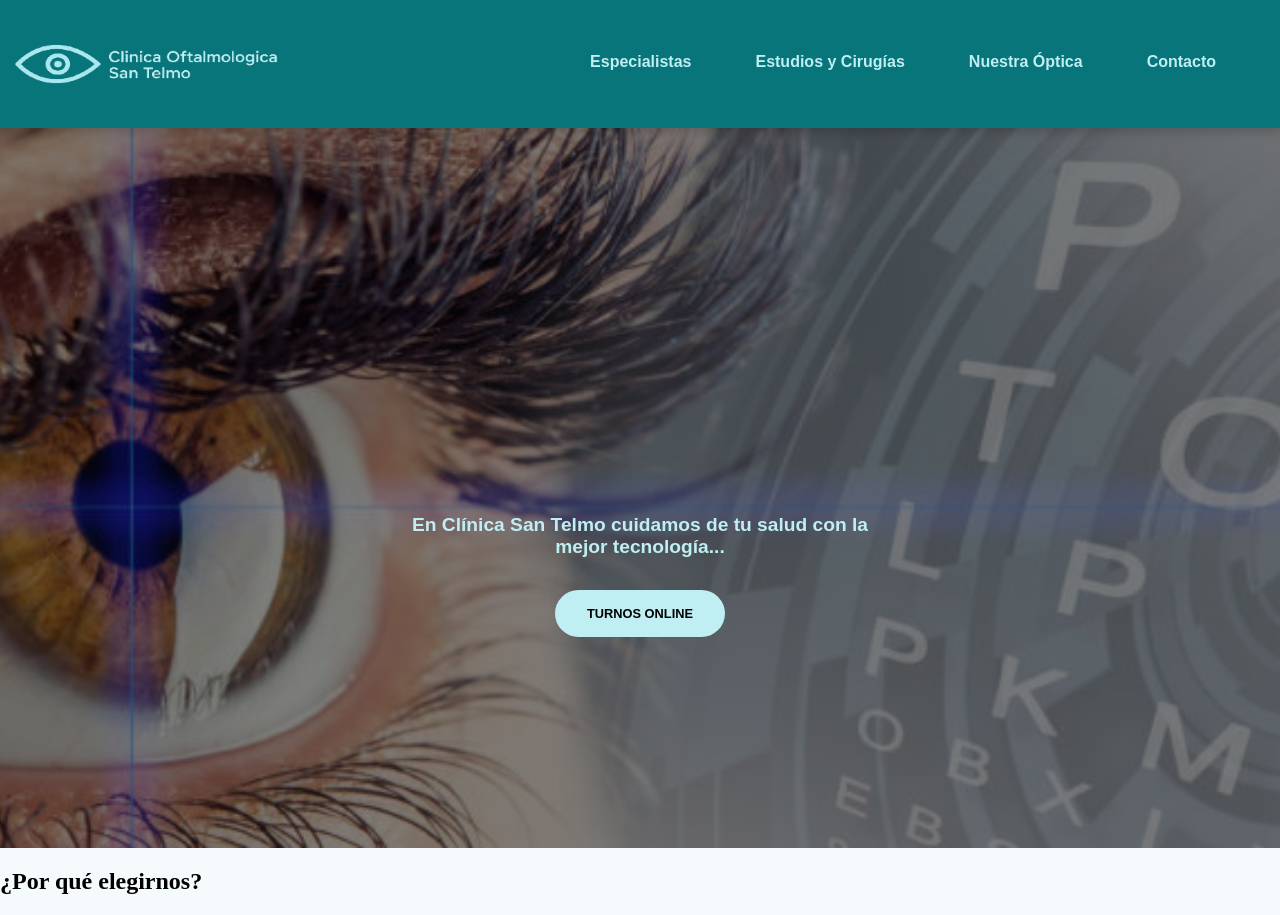
==== index.html @ a997f9de "primer commit" ====
<!DOCTYPE html>
<html lang="en">
<head>
    <meta charset="UTF-8">
    <meta name="viewport" content="width=device-width, initial-scale=1.0">
    <title>Clinica Oftalmologica</title>
    <link rel="stylesheet" href="style.css">
    <link rel="icon" href="ojo.png?v=2">
</head>
<body>
    <header>
        <img src="ojo1.png?v=2" alt="Logo" class="icono">
        <h1></h1>
        <nav id="menu">
            <span class="cerrar">✕</span>
            <a href="">Especialistas</a>
            <a href="">Estudios y Cirugías</a>
            <a href="">Nuestra Óptica</a>
            <a href="">Contacto</a>
        </nav>
        <div class="hamburguesa">
        ☰
        </div>
    </header>
    <main>
        <section class="hero">
        <div class="overlay">
        <h2>
                En Clínica San Telmo cuidamos de tu salud
                con la mejor tecnología...
            </h2>

            <a href="" class="btn-turnos">
                TURNOS ONLINE
            </a>
        </div>
        </section>
        <section id="elegirnos">
            <h2>¿Por qué elegirnos?</h2>
        </section>
    </main>
    <script src="script.js"></script>
</body>
</html>
---- style.css ----
body {
    background-color:rgb(245, 250, 252);
    margin: 0;
}

header {
    position: fixed;
    top: 0;
    right: 0;
    left: 0;
    background-color: #077579;
    color: rgb(245, 250, 252);
    display: flex;
    justify-content: space-between;
    height: 8rem;
    box-shadow: 0 5px 8px rgba(0, 0, 0, 0.15)
}

.icono {
    width: 18rem;
    height: auto;
}

nav {
    margin: 2.5rem;
    display: flex;
    gap: 1rem;
    height: 3rem;
}
nav a {
    text-decoration: none;
    color: #bfeef3;
    font-family: Verdana, Geneva, Tahoma, sans-serif;
    padding: 0.8rem 1.5rem;
    transition: .3s;
    font-weight: bold;
}
nav a:hover {
    background-color: #a0dce4;
    color: #077579;
    transform: scale(1.05);
}

.hamburguesa{
    display: none;
    font-size: 2rem;
    cursor: pointer;
    margin: 2rem 6rem;
}
.cerrar{
    display: none;
}
@media (max-width: 900px){

    nav{
        display: none;          /* <-- Faltaba esto */
        width: 250px;
        height: 100vh;
        flex-direction: column;
        position: fixed;
        margin: 0;
        box-sizing: border-box;              /* Para que quede debajo del header */
        right: 0;
        background-color: #077579;
        padding: 4rem 1rem 1rem 1rem;
        box-shadow: 0 0 10px rgba(0,0,0,0.2);
    }
    .cerrar{
        display: block;
        position: absolute;
        top: 1rem;
        right: 1rem;
        font-size: 1.5rem;
        color: white;
        cursor: pointer;
    }

    nav.activo{
        display: flex;
    }

    .hamburguesa{
        display: block;
    }

}

body {
    margin: 0;
    padding-top: 8rem;

}

.hero{
    width: 100%;
    min-height: 80vh;
    background:
        linear-gradient(
            rgba(0,0,0,.5),
            rgba(0,0,0,.5)
        ),
        url("fondo.jpg");
    background-size: cover;
    background-position: center;
    display: flex;
    justify-content: center;
    align-items: center;
}

.hero img {
    filter: brightness(20%);
}

.overlay{
    width: 80%;
    max-width: 500px;
    margin-top: 10rem;
    font-family: Verdana, Geneva, Tahoma, sans-serif;
    font-size: .8rem;
    color: #bfeef3;
    padding: 2rem;
    border-radius: 15px;
    text-align: center;
}

.overlay h2{
    margin-bottom: 2rem;
}

.btn-turnos{
    display: inline-block;

    text-decoration: none;
    color: black;
    background-color: rgb(191, 238, 243);

    padding: 1rem 2rem;
    border-radius: 30px;

    font-weight: bold;

    transition: .3s;
}

.btn-turnos:hover{
    background-color: rgb(160,220,228);
    transform: scale(1.05);
}
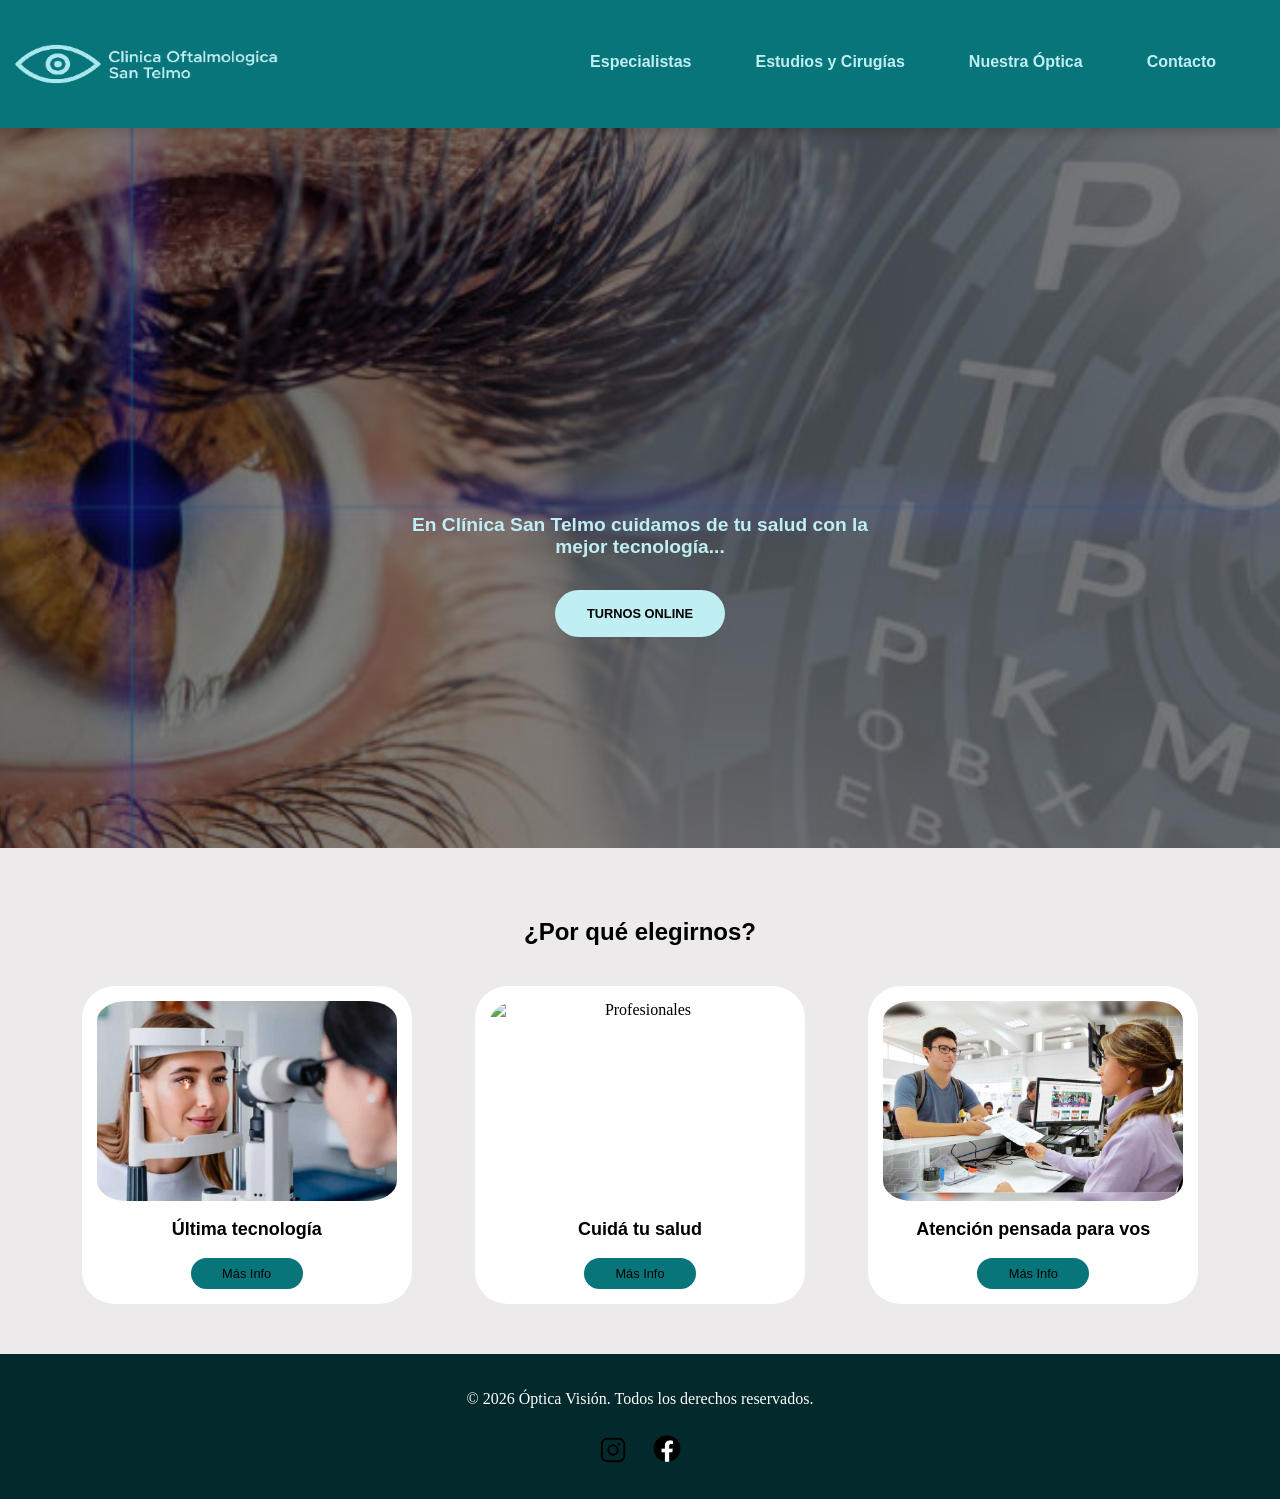
==== commit 73e9474f: "cards y footer" ====
--- a/index.html
+++ b/index.html
@@ -35,10 +35,34 @@
             </a>
         </div>
         </section>
-        <section id="elegirnos">
+        <section class="section2">
             <h2>¿Por qué elegirnos?</h2>
+            <div class="contenedor-cards">
+                <div class="card">
+                    <img alt="Tecnología" src="imagen1.jpg">
+                    <h3>Última tecnología</h3>
+                    <button>Más Info</button>
+                </div>
+                <div class="card">
+                    <img src="profesionales.png" alt="Profesionales">
+                    <h3>Cuidá tu salud</h3>
+                    <button>Más Info</button>
+                </div>
+                <div class="card">
+                    <img src="imagen2.jpg" alt="Atención">
+                    <h3>Atención pensada para vos</h3>
+                    <button>Más Info</button>
+                </div>
+            </div>
         </section>
     </main>
+    <footer>
+        <p>© 2026 Óptica Visión. Todos los derechos reservados.</p>
+        <div class="redes">
+            <img src="insta.png" alt="Instagram">
+            <img src="face.png" alt="Facebook">
+        </div>
+    </footer>
     <script src="script.js"></script>
 </body>
 </html>
--- a/style.css
+++ b/style.css
@@ -50,7 +50,7 @@
 .cerrar{
     display: none;
 }
-@media (max-width: 900px){
+@media (max-width: 950px){
 
     nav{
         display: none;          /* <-- Faltaba esto */
@@ -143,6 +143,82 @@
 }
 
 .btn-turnos:hover{
-    background-color: rgb(160,220,228);
+    background-color: #a0dce4;
     transform: scale(1.05);
+}
+.section2{
+    text-align: center;
+    padding: 50px;
+    background-color: #eceaea;
+}
+
+.section2 h2{
+    font-family: Verdana, Geneva, Tahoma, sans-serif;
+}
+
+.contenedor-cards{
+    display: flex;
+    justify-content: space-around;
+    margin-top: 40px;
+}
+
+.card{
+    width: 300px;
+    border-radius: 10%;
+    padding: 15px;
+    display: flex;
+    flex-direction: column;
+    align-items: center;
+    background-color: #fff;
+}
+
+.card img{
+    width: 100%;
+    height: 200px;
+    object-fit: cover;
+    border-radius: 10%;
+}
+
+.card h3{
+    width: 100%;
+    text-align: center;
+    padding: 8px 0;
+    margin: 10px 0;
+    font-family: Verdana, Geneva, Tahoma, sans-serif;
+    font-size: large;
+}
+
+.card button{
+    width: 7rem;
+    padding: .5rem;
+    font-size: .8rem;
+    cursor: pointer;
+    border: none;
+    border-radius: 1rem;
+    background-color: #077579;
+
+}
+@media (max-width: 1000px){
+
+    .contenedor-cards{
+        flex-direction: column;
+        align-items: center;
+    }
+
+    .card{
+        margin-bottom: 20px;
+    }
+
+}
+
+footer{
+    background-color: #02292b;
+    color: white;
+    text-align: center;
+    padding: 20px;
+}
+
+.redes img{
+    width: 30px;
+    margin: 10px;
 }
